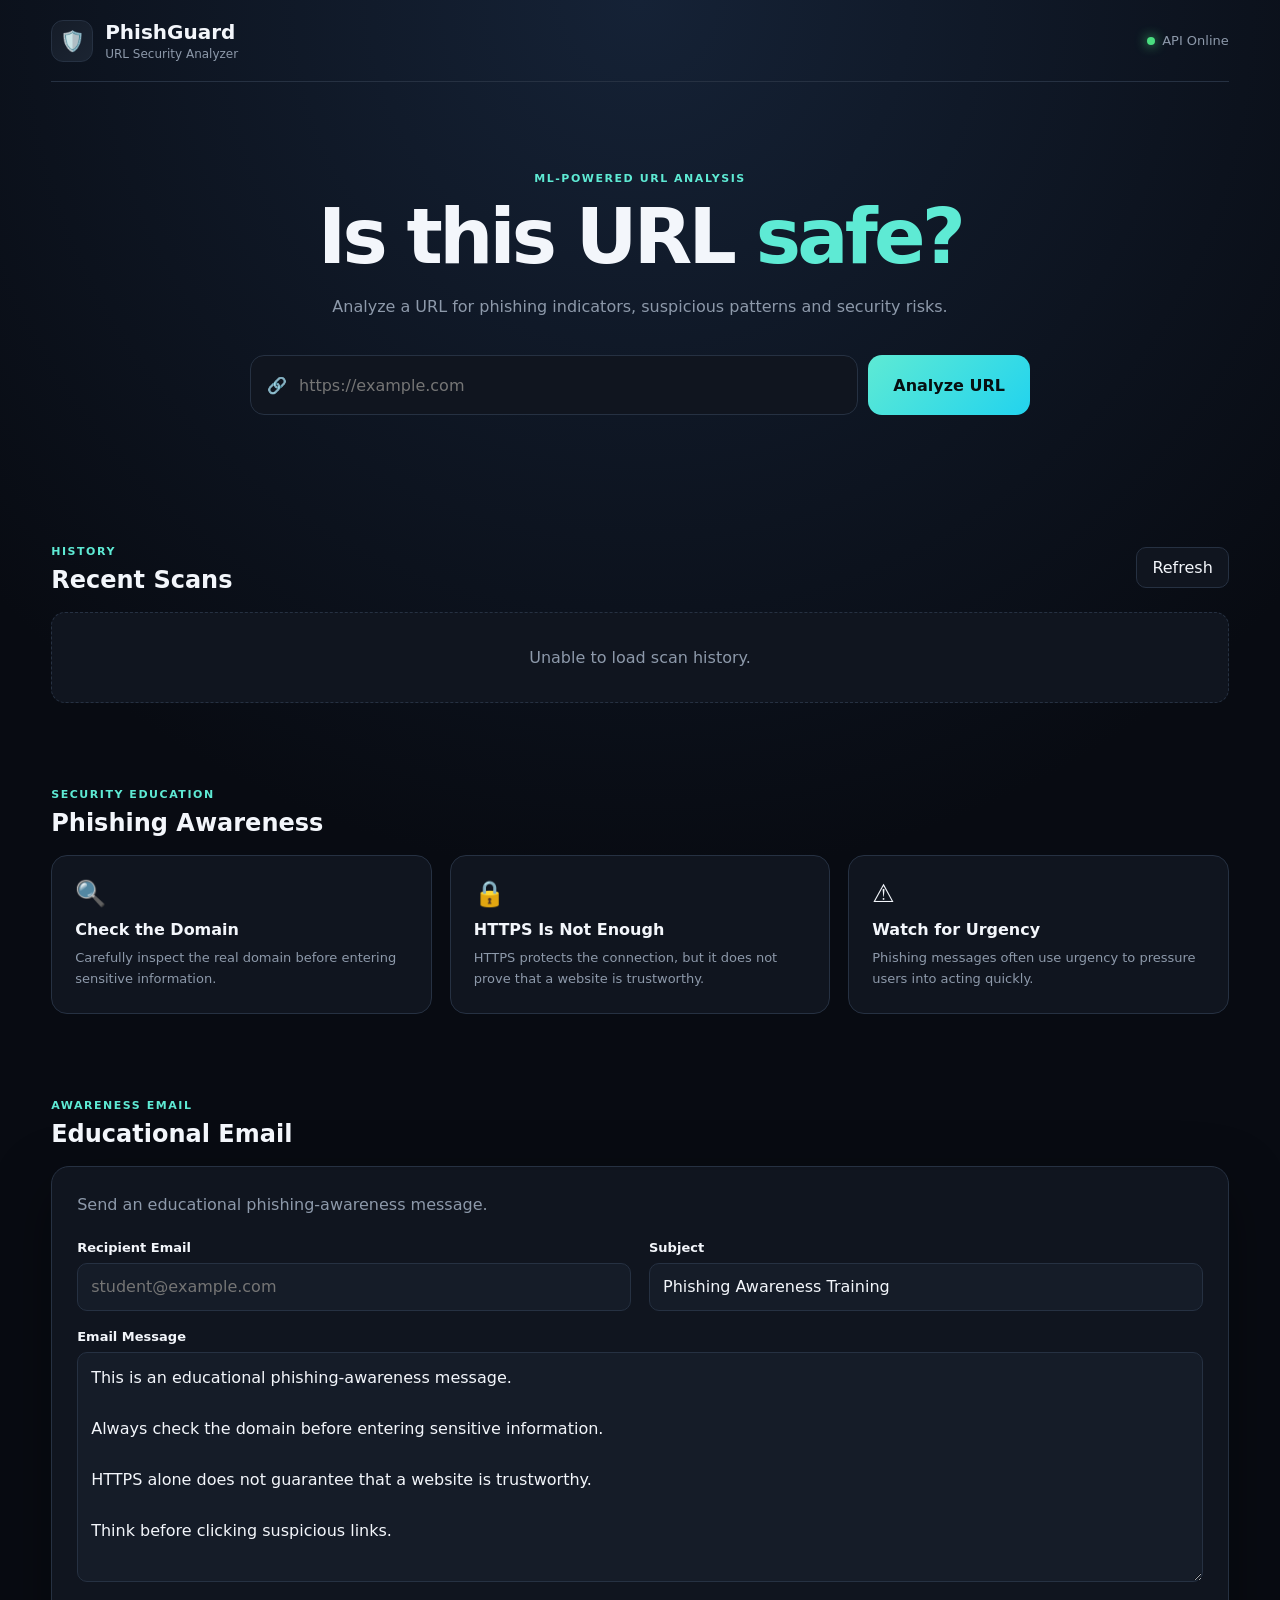
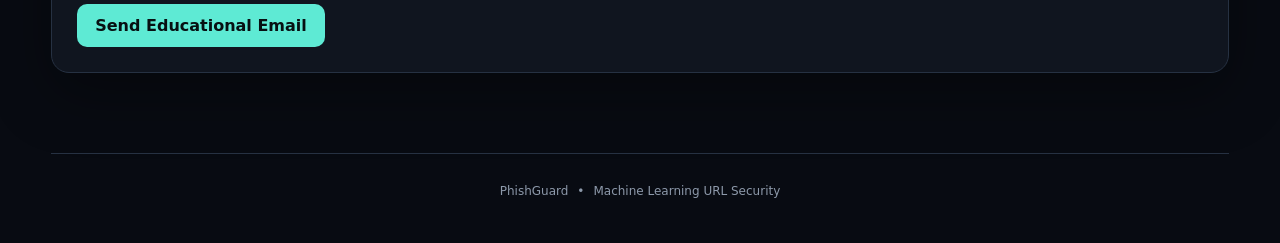
==== frontend/index.html @ abfc9005 "feat: complete phishing analysis and  model" ====
<!DOCTYPE html>
<html lang="en">
<head>
    <meta charset="UTF-8">

    <meta
        name="viewport"
        content="width=device-width, initial-scale=1.0"
    >

    <meta
        name="description"
        content="PhishGuard URL Security Analyzer"
    >

    <title>PhishGuard — URL Security Analyzer</title>

    <link
        rel="stylesheet"
        href="/frontend/style.css"
    >
</head>

<body>

<div class="app-shell">

    <!-- Header -->

    <header class="topbar">

        <div class="brand">

            <div class="brand-icon">
                🛡️
            </div>

            <div>
                <h1>PhishGuard</h1>

                <p>
                    URL Security Analyzer
                </p>
            </div>

        </div>

        <div class="status">
            <span class="status-dot"></span>
            API Online
        </div>

    </header>


    <main>

        <!-- Hero -->

        <section class="hero">

            <div class="hero-badge">
                ML-POWERED URL ANALYSIS
            </div>

            <h2>
                Is this URL
                <span>safe?</span>
            </h2>

            <p>
                Analyze a URL for phishing indicators,
                suspicious patterns and security risks.
            </p>


            <form
                id="analyze-form"
                class="url-form"
            >

                <div class="input-wrapper">

                    <span class="input-icon">
                        🔗
                    </span>

                    <input
                        id="url-input"
                        type="text"
                        placeholder="https://example.com"
                        autocomplete="off"
                        required
                    >

                </div>

                <button
                    id="analyze-button"
                    type="submit"
                >
                    Analyze URL
                </button>

            </form>


            <p
                id="error-message"
                class="error-message"
            ></p>

        </section>


        <!-- Loading -->

        <section
            id="loading"
            class="loading hidden"
        >

            <div class="spinner"></div>

            <p>
                Analyzing URL...
            </p>

            <small>
                Running security checks and ML prediction
            </small>

        </section>


        <!-- Result -->

        <section
            id="result-section"
            class="result-section hidden"
        >

            <div class="result-header">

                <div>

                    <span class="section-label">
                        ANALYSIS RESULT
                    </span>

                    <h3 id="result-url"></h3>

                </div>

                <button
                    id="new-scan-button"
                    class="secondary-button"
                    type="button"
                >
                    New Scan
                </button>

            </div>


            <!-- Main Risk Cards -->

            <div class="result-grid">

                <div
                    id="risk-card"
                    class="risk-card"
                >

                    <span class="card-label">
                        RISK SCORE
                    </span>

                    <div class="risk-score">
                        <span id="risk-score">0</span>
                        <small>/100</small>
                    </div>

                    <div
                        id="risk-level"
                        class="risk-level"
                    >
                        Safe
                    </div>

                    <div
                        id="risk-summary"
                        class="risk-summary"
                    >
                        Waiting for analysis...
                    </div>

                </div>


                <div class="info-card">

                    <span class="card-label">
                        ML PREDICTION
                    </span>

                    <div
                        id="ml-prediction"
                        class="prediction"
                    >
                        legitimate
                    </div>

                    <div class="probability-bar">

                        <div
                            id="probability-fill"
                            class="probability-fill"
                        ></div>

                    </div>

                    <div class="probability-row">

                        <span>
                            Phishing probability
                        </span>

                        <strong id="ml-probability">
                            0%
                        </strong>

                    </div>

                </div>

            </div>


            <!-- Risk Scale -->

            <div class="risk-scale-container">

                <div class="risk-scale">

                    <span>Safe</span>

                    <span>Suspicious</span>

                    <span>High Risk</span>

                </div>

            </div>


            <!-- URL Details -->

            <div class="details-card">

                <div class="card-title">
                    <span>🌐</span>
                    URL Details
                </div>


                <div class="details-grid">

                    <div>
                        <span>Hostname</span>
                        <strong id="hostname">—</strong>
                    </div>

                    <div>
                        <span>Registered Domain</span>
                        <strong id="registered-domain">
                            —
                        </strong>
                    </div>

                    <div>
                        <span>Domain</span>
                        <strong id="domain">
                            —
                        </strong>
                    </div>

                    <div>
                        <span>TLD</span>
                        <strong id="suffix">
                            —
                        </strong>
                    </div>

                    <div>
                        <span>Protocol</span>
                        <strong id="protocol">
                            —
                        </strong>
                    </div>

                    <div>
                        <span>Subdomain</span>
                        <strong id="subdomain">
                            —
                        </strong>
                    </div>

                    <div>
                        <span>Subdomain Levels</span>
                        <strong id="subdomain-levels">
                            0
                        </strong>
                    </div>

                    <div>
                        <span>Path</span>
                        <strong id="path">
                            /
                        </strong>
                    </div>

                    <div>
                        <span>Query Parameters</span>
                        <strong id="query-count">
                            0
                        </strong>
                    </div>

                </div>

            </div>


            <!-- Security Analysis -->

            <div class="reasons-card">

                <div class="card-title">
                    <span>🔍</span>
                    Security Analysis
                </div>


                <div
                    id="reasons-list"
                    class="reasons-list"
                ></div>

            </div>


            <!-- Indicators -->

            <div class="indicators-card">

                <div class="card-title">
                    <span>🚨</span>
                    Detected Indicators
                </div>


                <div
                    id="indicators-list"
                    class="indicators-list"
                ></div>

            </div>


            <!-- Actions -->

            <div class="actions">

                <button
                    id="report-button"
                    class="action-button"
                    type="button"
                >
                    📄 View Report
                </button>

                <button
                    id="pdf-button"
                    class="action-button"
                    type="button"
                >
                    📥 Download PDF
                </button>

            </div>

        </section>


        <!-- History -->

        <section class="history-section">

            <div class="section-heading">

                <div>

                    <span class="section-label">
                        HISTORY
                    </span>

                    <h3>
                        Recent Scans
                    </h3>

                </div>

                <button
                    id="refresh-history"
                    class="secondary-button"
                    type="button"
                >
                    Refresh
                </button>

            </div>


            <div
                id="history-list"
                class="history-list"
            >

                <div class="empty-history">
                    No scans yet.
                </div>

            </div>

        </section>


        <!-- Awareness -->

        <section class="awareness-section">

            <div class="section-heading awareness-heading">

                <div>

                    <span class="section-label">
                        SECURITY EDUCATION
                    </span>

                    <h3>
                        Phishing Awareness
                    </h3>

                </div>

            </div>


            <div class="tips">

                <div class="tip">

                    <div class="tip-icon">
                        🔍
                    </div>

                    <h4>
                        Check the Domain
                    </h4>

                    <p>
                        Carefully inspect the real
                        domain before entering
                        sensitive information.
                    </p>

                </div>


                <div class="tip">

                    <div class="tip-icon">
                        🔒
                    </div>

                    <h4>
                        HTTPS Is Not Enough
                    </h4>

                    <p>
                        HTTPS protects the connection,
                        but it does not prove that
                        a website is trustworthy.
                    </p>

                </div>


                <div class="tip">

                    <div class="tip-icon">
                        ⚠️
                    </div>

                    <h4>
                        Watch for Urgency
                    </h4>

                    <p>
                        Phishing messages often use
                        urgency to pressure users
                        into acting quickly.
                    </p>

                </div>

            </div>

        </section>


        <!-- Educational Email -->

        <section class="email-section">

            <div class="section-heading">

                <div>

                    <span class="section-label">
                        AWARENESS EMAIL
                    </span>

                    <h3>
                        Educational Email
                    </h3>

                </div>

            </div>


            <div class="email-card">

                <p class="email-description">
                    Send an educational
                    phishing-awareness message.
                </p>


                <form id="email-form">

                    <div class="email-grid">

                        <div>

                            <label for="recipient-input">
                                Recipient Email
                            </label>

                            <input
                                id="recipient-input"
                                type="email"
                                placeholder="student@example.com"
                                required
                            >

                        </div>


                        <div>

                            <label for="subject-input">
                                Subject
                            </label>

                            <input
                                id="subject-input"
                                type="text"
                                value="Phishing Awareness Training"
                                required
                            >

                        </div>

                    </div>


                    <label for="body-input">
                        Email Message
                    </label>

                    <textarea
                        id="body-input"
                        rows="8"
                        required
                    >This is an educational phishing-awareness message.

Always check the domain before entering sensitive information.

HTTPS alone does not guarantee that a website is trustworthy.

Think before clicking suspicious links.</textarea>


                    <button
                        type="submit"
                        class="email-button"
                    >
                        Send Educational Email
                    </button>

                </form>


                <div
                    id="email-status"
                    class="email-status hidden"
                ></div>

            </div>

        </section>

    </main>


    <footer>

        <span>PhishGuard</span>

        <span>•</span>

        <span>
            Machine Learning URL Security
        </span>

    </footer>

</div>


<script src="/frontend/app.js"></script>

</body>
</html>
---- frontend/style.css ----
:root {
    --bg: #080b12;
    --surface: #10151f;
    --surface-2: #151c28;
    --surface-3: #1b2432;

    --border: #263142;

    --text: #f3f6fb;
    --muted: #8d99aa;

    --accent: #5eead4;
    --accent-2: #22d3ee;

    --danger: #fb7185;
    --warning: #fbbf24;
    --success: #4ade80;

    --shadow:
        0 20px 60px rgba(0, 0, 0, 0.35);
}


* {
    box-sizing: border-box;
}


html {
    scroll-behavior: smooth;
}


body {
    margin: 0;
    min-height: 100vh;

    background:
        radial-gradient(
            circle at top,
            #152236 0,
            var(--bg) 45%
        );

    color: var(--text);

    font-family:
        Inter,
        ui-sans-serif,
        system-ui,
        -apple-system,
        BlinkMacSystemFont,
        "Segoe UI",
        sans-serif;
}


button,
input,
textarea {
    font: inherit;
}


button {
    cursor: pointer;
}


button:disabled {
    cursor: not-allowed;
    opacity: 0.65;
}


input,
textarea {
    color: var(--text);
}


.hidden {
    display: none !important;
}


.app-shell {
    width: min(1180px, 92%);
    margin: auto;
}


/* =========================
   Header
========================= */


.topbar {
    min-height: 82px;

    display: flex;
    align-items: center;
    justify-content: space-between;

    border-bottom:
        1px solid var(--border);
}


.brand {
    display: flex;
    align-items: center;
    gap: 12px;
}


.brand-icon {
    width: 42px;
    height: 42px;

    display: grid;
    place-items: center;

    border-radius: 12px;

    background:
        linear-gradient(
            135deg,
            var(--surface-2),
            var(--surface-3)
        );

    border:
        1px solid var(--border);

    font-size: 20px;
}


.brand h1 {
    margin: 0;
    font-size: 20px;
}


.brand p {
    margin: 3px 0 0;

    color: var(--muted);

    font-size: 12px;
}


.status {
    display: flex;
    align-items: center;
    gap: 7px;

    color: var(--muted);

    font-size: 13px;
}


.status-dot {
    width: 8px;
    height: 8px;

    border-radius: 50%;

    background: var(--success);

    box-shadow:
        0 0 12px var(--success);
}


/* =========================
   Hero
========================= */


.hero {
    text-align: center;

    padding:
        90px 0
        55px;
}


.hero-badge,
.section-label {
    color: var(--accent);

    font-size: 11px;
    font-weight: 800;

    letter-spacing: 0.14em;
}


.hero h2 {
    margin: 16px 0;

    font-size:
        clamp(42px, 7vw, 76px);

    line-height: 0.95;

    letter-spacing: -0.05em;
}


.hero h2 span {
    color: var(--accent);
}


.hero > p {
    max-width: 620px;

    margin:
        20px auto
        35px;

    color: var(--muted);

    line-height: 1.7;
}


.url-form {
    width: min(780px, 100%);

    margin: auto;

    display: flex;

    gap: 10px;
}


.input-wrapper {
    flex: 1;

    display: flex;
    align-items: center;

    background: var(--surface);

    border:
        1px solid var(--border);

    border-radius: 14px;

    padding: 0 16px;

    transition:
        border-color 0.2s,
        box-shadow 0.2s;
}


.input-wrapper:focus-within {
    border-color: var(--accent);

    box-shadow:
        0 0 0 3px
        rgba(94, 234, 212, 0.08);
}


.input-icon {
    margin-right: 10px;
}


.input-wrapper input {
    width: 100%;
    height: 58px;

    border: 0;
    outline: 0;

    background: transparent;

    color: var(--text);
}


.url-form button {
    border: 0;

    border-radius: 14px;

    padding:
        0 25px;

    background:
        linear-gradient(
            135deg,
            var(--accent),
            var(--accent-2)
        );

    color: #071012;

    font-weight: 800;

    transition:
        transform 0.2s,
        filter 0.2s;
}


.url-form button:hover {
    transform:
        translateY(-1px);

    filter:
        brightness(1.08);
}


.error-message {
    min-height: 20px;

    color: var(--danger);

    margin-top: 15px !important;
}


/* =========================
   Loading
========================= */


.loading {
    text-align: center;

    padding: 45px;

    margin-bottom: 50px;

    background: var(--surface);

    border:
        1px solid var(--border);

    border-radius: 18px;
}


.spinner {
    width: 38px;
    height: 38px;

    margin:
        0 auto
        15px;

    border:
        3px solid var(--border);

    border-top-color:
        var(--accent);

    border-radius: 50%;

    animation:
        spin 0.8s linear infinite;
}


.loading p {
    margin: 0;

    font-weight: 700;
}


.loading small {
    color: var(--muted);
}


@keyframes spin {
    to {
        transform: rotate(360deg);
    }
}


/* =========================
   Shared Cards
========================= */


.risk-card,
.info-card,
.details-card,
.reasons-card,
.indicators-card,
.email-card {
    background: var(--surface);

    border:
        1px solid var(--border);

    border-radius: 18px;

    padding: 25px;

    box-shadow: var(--shadow);
}


.card-label {
    color: var(--muted);

    font-size: 11px;
    font-weight: 800;

    letter-spacing: 0.12em;
}


.card-title {
    display: flex;
    align-items: center;
    gap: 8px;

    font-weight: 800;

    margin-bottom: 20px;
}


/* =========================
   Result
========================= */


.result-section {
    margin-bottom: 80px;
}


.result-header,
.section-heading {
    display: flex;

    justify-content: space-between;

    align-items: center;

    gap: 20px;
}


.result-header {
    margin-bottom: 20px;
}


.result-header h3 {
    margin: 8px 0 0;

    font-size: 20px;

    word-break: break-all;
}


.secondary-button,
.action-button {
    border:
        1px solid var(--border);

    background:
        var(--surface);

    color:
        var(--text);

    border-radius: 10px;

    padding:
        10px 15px;

    transition:
        border-color 0.2s,
        background 0.2s;
}


.secondary-button:hover,
.action-button:hover {
    border-color: var(--accent);

    background:
        var(--surface-2);
}


.result-grid {
    display: grid;

    grid-template-columns:
        1fr 1fr;

    gap: 18px;
}


/* =========================
   Risk
========================= */


.risk-card {
    border-top:
        3px solid var(--success);

    transition:
        border-color 0.3s;
}


.risk-score {
    margin:
        15px 0 4px;

    font-size: 62px;

    font-weight: 900;
}


.risk-score small {
    color: var(--muted);

    font-size: 18px;
}


.risk-level {
    color: var(--success);

    font-weight: 800;
}


.risk-summary {
    margin-top: 18px;

    padding: 13px 15px;

    background:
        var(--surface-2);

    border-radius: 10px;

    color: var(--muted);

    line-height: 1.6;

    font-size: 13px;
}


.risk-safe {
    border-top-color:
        var(--success);
}


.risk-suspicious {
    border-top-color:
        var(--warning);
}


.risk-high {
    border-top-color:
        var(--danger);
}


/* =========================
   ML
========================= */


.prediction {
    margin:
        15px 0;

    font-size: 28px;

    font-weight: 900;

    text-transform: capitalize;
}


.probability-bar {
    height: 8px;

    background:
        var(--border);

    border-radius: 999px;

    overflow: hidden;
}


.probability-fill {
    width: 0;
    height: 100%;

    background:
        linear-gradient(
            90deg,
            var(--warning),
            var(--danger)
        );

    transition:
        width 0.5s ease;
}


.probability-row {
    margin-top: 12px;

    display: flex;

    justify-content:
        space-between;

    color: var(--muted);

    font-size: 13px;
}


.probability-row strong {
    color: var(--text);
}


/* =========================
   Risk Scale
========================= */


.risk-scale-container {
    margin-top: 10px;
}


.risk-scale {
    display: flex;

    justify-content:
        space-between;

    color: var(--muted);

    font-size: 12px;
}


/* =========================
   Details
========================= */


.details-card,
.reasons-card,
.indicators-card {
    margin-top: 18px;
}


.details-grid {
    display: grid;

    grid-template-columns:
        repeat(3, 1fr);

    gap: 20px;
}


.details-grid div {
    min-width: 0;
}


.details-grid span {
    display: block;

    margin-bottom: 7px;

    color: var(--muted);

    font-size: 12px;
}


.details-grid strong {
    display: block;

    overflow-wrap:
        anywhere;
}


/* =========================
   Reasons
========================= */


.reasons-list {
    display: grid;

    gap: 9px;
}


.reason-item {
    padding:
        13px 15px;

    background:
        var(--surface-2);

    border-radius: 10px;

    border-left:
        3px solid var(--warning);

    color:
        #dce3ed;

    line-height: 1.5;
}


.reason-item.safe {
    border-left-color:
        var(--success);
}


/* =========================
   Indicators
========================= */


.indicators-list {
    display: grid;

    gap: 10px;
}


.indicator-item {
    display: flex;

    align-items: center;

    gap: 12px;

    padding:
        13px 15px;

    background:
        var(--surface-2);

    border-radius: 10px;

    border-left:
        3px solid var(--warning);
}


.indicator-score {
    min-width: 52px;

    color: var(--muted);

    font-size: 12px;

    text-align: center;
}


.severity-badge {
    min-width: 70px;

    padding:
        5px 10px;

    border-radius: 999px;

    font-size: 10px;

    font-weight: 900;

    text-align: center;

    color: #071012;
}


.severity-high {
    background:
        var(--danger);
}


.severity-medium {
    background:
        var(--warning);
}


.severity-low {
    background:
        var(--success);
}


.indicator-reason {
    flex: 1;

    line-height: 1.5;

    overflow-wrap:
        anywhere;
}


/* =========================
   Actions
========================= */


.actions {
    display: flex;

    gap: 10px;

    margin-top: 18px;
}


.action-button {
    flex: 1;
}


/* =========================
   History
========================= */


.history-section {
    margin-bottom: 80px;
}


.section-heading h3 {
    margin:
        7px 0 0;

    font-size: 24px;
}


.history-list {
    margin-top: 18px;

    display: grid;

    gap: 10px;
}


.history-item {
    padding:
        16px 18px;

    background:
        var(--surface);

    border:
        1px solid var(--border);

    border-radius: 13px;

    display: grid;

    grid-template-columns:
        1fr auto auto;

    align-items: center;

    gap: 20px;
}


.history-url {
    overflow: hidden;

    text-overflow: ellipsis;

    white-space: nowrap;
}


.history-domain {
    color: var(--muted);

    font-size: 12px;
}


.history-risk {
    font-weight: 800;
}


.history-open {
    border:
        1px solid var(--border);

    background:
        transparent;

    color:
        var(--text);

    border-radius: 8px;

    padding:
        7px 11px;
}


.history-open:hover {
    border-color:
        var(--accent);
}


.empty-history {
    padding: 35px;

    text-align: center;

    color: var(--muted);

    background:
        var(--surface);

    border:
        1px dashed var(--border);

    border-radius: 14px;
}


/* =========================
   Awareness
========================= */


.awareness-section {
    margin-bottom: 80px;
}


.awareness-heading {
    margin-bottom: 18px;
}


.tips {
    display: grid;

    grid-template-columns:
        repeat(3, 1fr);

    gap: 18px;
}


.tip {
    padding: 23px;

    background:
        var(--surface);

    border:
        1px solid var(--border);

    border-radius: 16px;
}


.tip-icon {
    font-size: 25px;

    margin-bottom: 12px;
}


.tip h4 {
    margin:
        0 0 9px;

    font-size: 16px;
}


.tip p {
    margin: 0;

    color: var(--muted);

    line-height: 1.6;

    font-size: 13px;
}


/* =========================
   Email
========================= */


.email-section {
    margin-bottom: 80px;
}


.email-card {
    margin-top: 18px;
}


.email-description {
    margin:
        0 0 22px;

    color: var(--muted);

    line-height: 1.6;
}


.email-grid {
    display: grid;

    grid-template-columns:
        1fr 1fr;

    gap: 18px;
}


.email-card label {
    display: block;

    margin-bottom: 8px;

    font-size: 13px;

    font-weight: 700;
}


.email-card input,
.email-card textarea {
    width: 100%;

    border:
        1px solid var(--border);

    border-radius: 10px;

    background:
        var(--surface-2);

    color:
        var(--text);

    outline: 0;

    padding:
        12px 13px;

    margin-bottom: 18px;
}


.email-card input {
    height: 48px;
}


.email-card textarea {
    resize: vertical;

    line-height: 1.6;
}


.email-card input:focus,
.email-card textarea:focus {
    border-color:
        var(--accent);
}


.email-button {
    border: 0;

    border-radius: 10px;

    padding:
        12px 18px;

    background:
        var(--accent);

    color:
        #071012;

    font-weight: 800;
}


.email-status {
    margin-top: 15px;

    padding:
        12px 14px;

    border-radius: 9px;

    background:
        rgba(74, 222, 128, 0.12);

    color:
        var(--success);

    border:
        1px solid
        rgba(74, 222, 128, 0.25);
}


.email-status.email-error {
    background:
        rgba(251, 113, 133, 0.12);

    color:
        var(--danger);

    border-color:
        rgba(251, 113, 133, 0.25);
}


/* =========================
   Footer
========================= */


footer {
    padding:
        30px 0 45px;

    border-top:
        1px solid var(--border);

    color:
        var(--muted);

    font-size: 12px;

    text-align: center;

    display: flex;

    justify-content: center;

    gap: 9px;
}


/* =========================
   Responsive
========================= */


@media (max-width: 850px) {

    .details-grid {
        grid-template-columns:
            repeat(2, 1fr);
    }

    .tips {
        grid-template-columns:
            1fr;
    }

}


@media (max-width: 760px) {

    .topbar {
        min-height: 70px;
    }


    .status {
        display: none;
    }


    .hero {
        padding:
            60px 0 40px;
    }


    .url-form {
        flex-direction:
            column;
    }


    .url-form button {
        height: 54px;
    }


    .result-grid {
        grid-template-columns:
            1fr;
    }


    .history-item {
        grid-template-columns:
            1fr auto;
    }


    .history-risk {
        grid-column: 1;
    }


    .history-open {
        grid-column: 2;

        grid-row:
            1 / span 2;
    }


    .email-grid {
        grid-template-columns:
            1fr;
    }

}


@media (max-width: 600px) {

    .hero h2 {
        font-size: 46px;
    }


    .details-grid {
        grid-template-columns:
            1fr;
    }


    .actions {
        flex-direction:
            column;
    }


    .indicator-item {
        align-items:
            flex-start;

        flex-wrap:
            wrap;
    }


    .indicator-reason {
        flex-basis:
            100%;
    }


    footer {
        flex-wrap:
            wrap;
    }

}
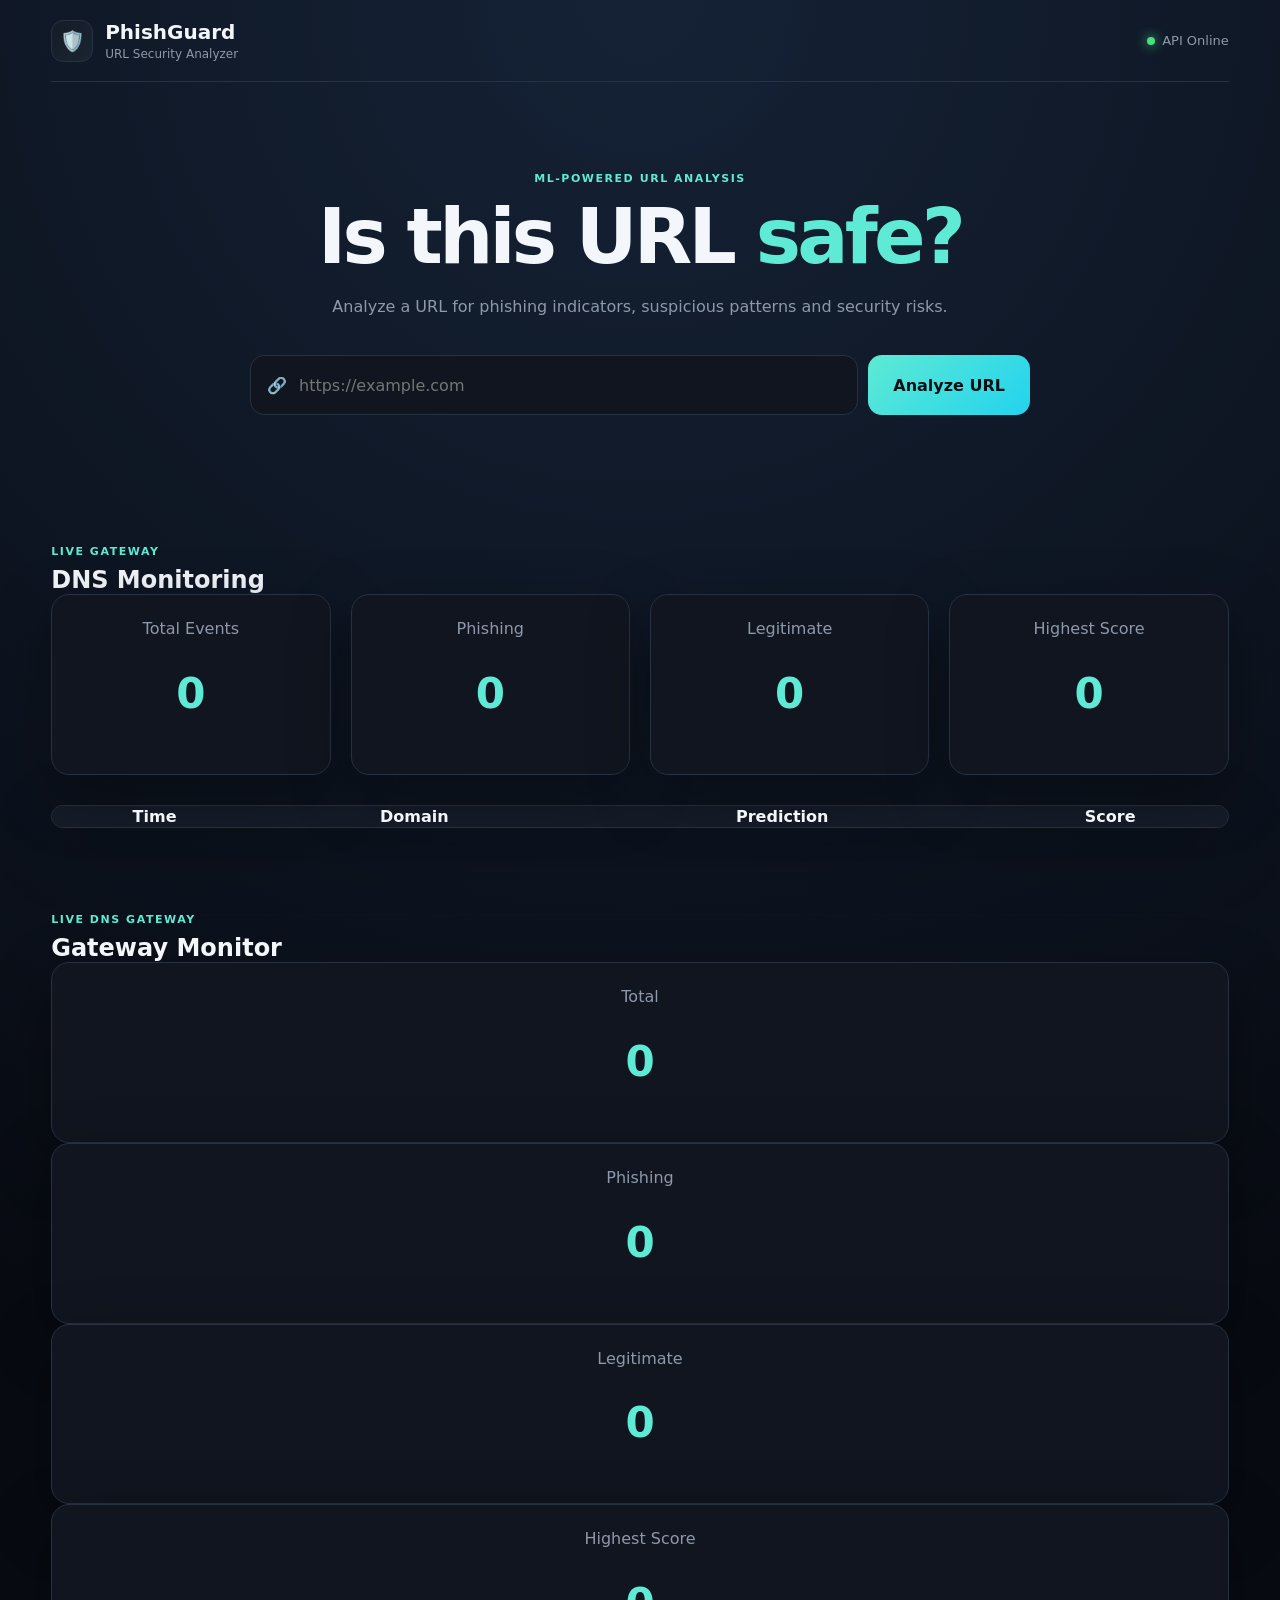
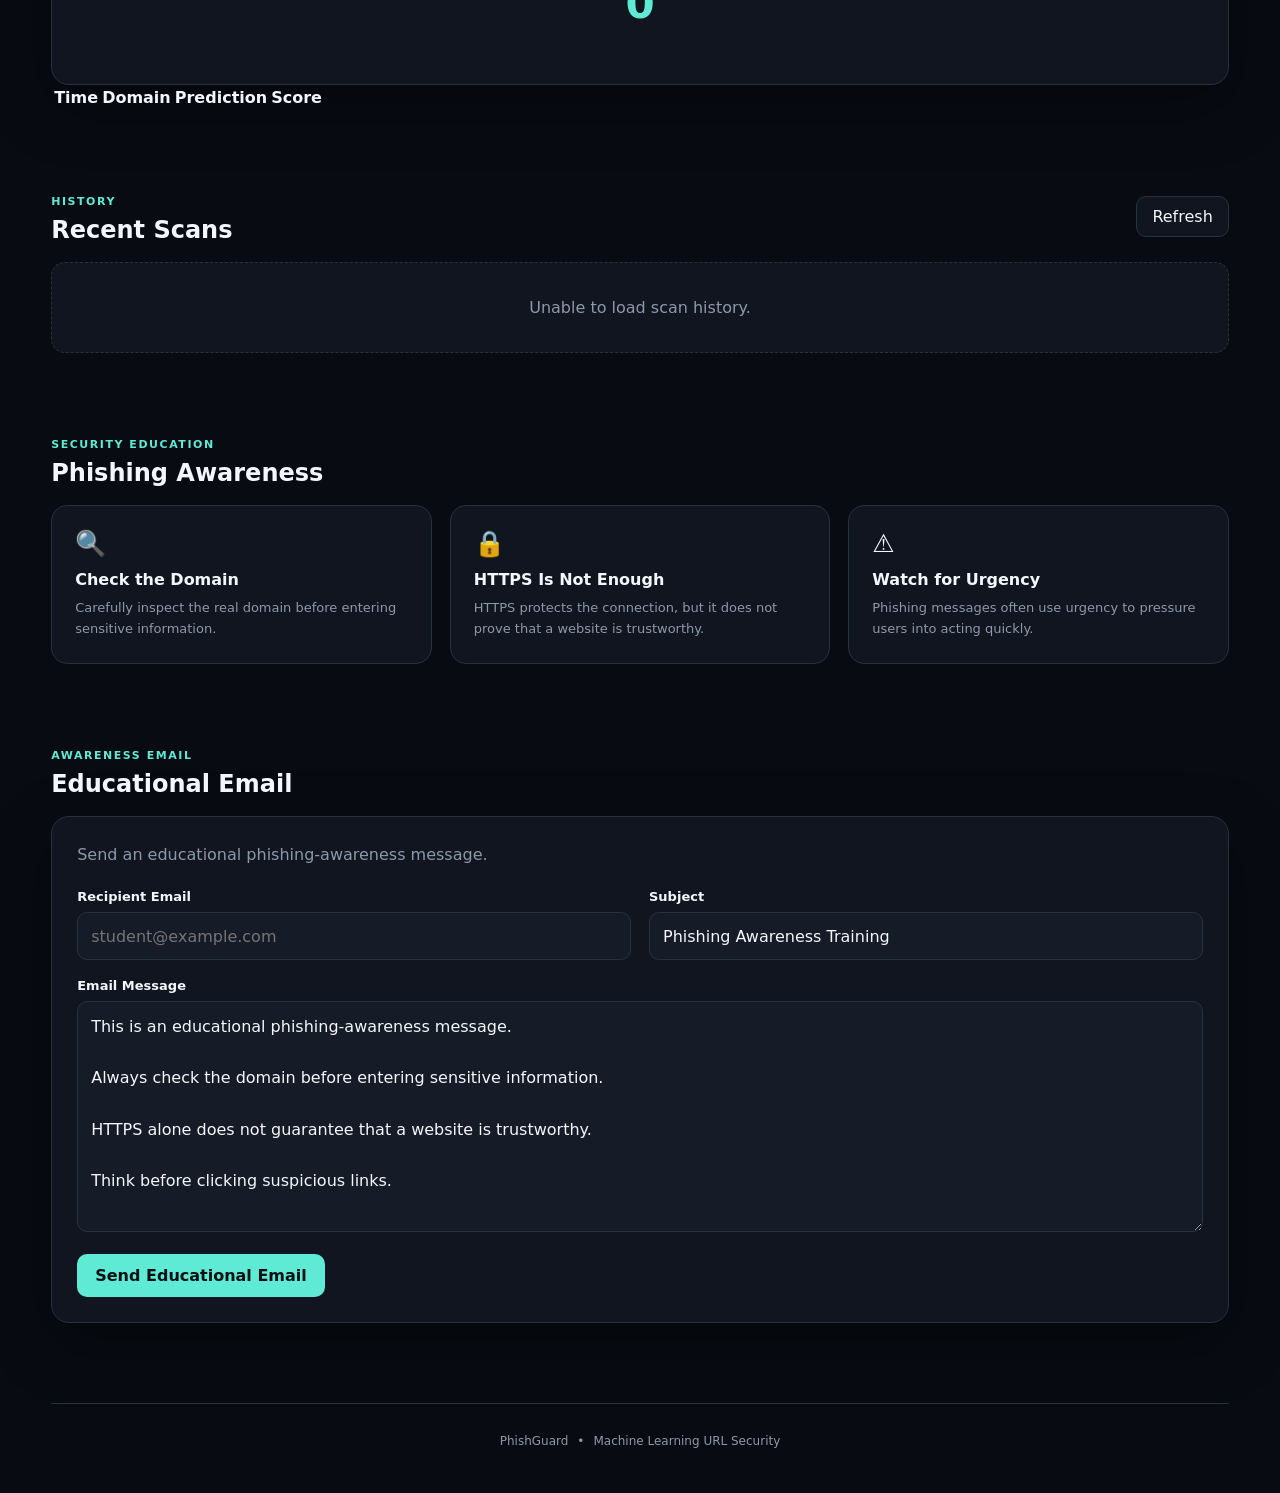
==== commit 47e14072: "feat: add gateway DNS monitoring and security analysis" ====
--- a/frontend/index.html
+++ b/frontend/index.html
@@ -173,8 +173,12 @@
                 >
 
                     <span class="card-label">
-                        RISK SCORE
+                        RULE-BASED RISK SCORE
                     </span>
+
+                    <p class="risk-note">
+                        Calculated from explainable rule-based indicators.
+                    </p>
 
                     <div class="risk-score">
                         <span id="risk-score">0</span>
@@ -201,7 +205,7 @@
                 <div class="info-card">
 
                     <span class="card-label">
-                        ML PREDICTION
+                        MACHINE LEARNING ASSESSMENT
                     </span>
 
                     <div
@@ -225,6 +229,10 @@
                         <span>
                             Phishing probability
                         </span>
+
+                        <p class="ml-note">
+                            Independent machine-learning assessment.
+                        </p>
 
                         <strong id="ml-probability">
                             0%
@@ -392,6 +400,160 @@
 
         </section>
 
+<!-- ========================= -->
+<!-- Gateway Dashboard -->
+<!-- ========================= -->
+
+<section class="gateway-section">
+
+    <div class="section-heading">
+
+        <div>
+
+            <span class="section-label">
+                LIVE GATEWAY
+            </span>
+
+            <h3>
+                DNS Monitoring
+            </h3>
+
+        </div>
+
+    </div>
+
+
+    <div class="gateway-stats">
+
+        <div class="gateway-card">
+
+            <span>Total Events</span>
+
+            <h2 id="gateway-total">0</h2>
+
+        </div>
+
+        <div class="gateway-card">
+
+            <span>Phishing</span>
+
+            <h2 id="gateway-phishing">0</h2>
+
+        </div>
+
+        <div class="gateway-card">
+
+            <span>Legitimate</span>
+
+            <h2 id="gateway-legitimate">0</h2>
+
+        </div>
+
+        <div class="gateway-card">
+
+            <span>Highest Score</span>
+
+            <h2 id="gateway-score">0</h2>
+
+        </div>
+
+    </div>
+
+
+    <div class="gateway-events">
+
+        <table>
+
+            <thead>
+
+            <tr>
+
+                <th>Time</th>
+
+                <th>Domain</th>
+
+                <th>Prediction</th>
+
+                <th>Score</th>
+
+            </tr>
+
+            </thead>
+
+            <tbody id="gateway-events-body">
+
+            </tbody>
+
+        </table>
+
+    </div>
+
+</section>
+
+
+<section class="gateway-section">
+
+    <div class="section-heading">
+        <div>
+            <span class="section-label">
+                LIVE DNS GATEWAY
+            </span>
+
+            <h3>
+                Gateway Monitor
+            </h3>
+        </div>
+    </div>
+
+    <div class="gateway-cards">
+
+        <div class="gateway-card">
+            <span>Total</span>
+            <h2 id="gateway-total">0</h2>
+        </div>
+
+        <div class="gateway-card">
+            <span>Phishing</span>
+            <h2 id="gateway-phishing">0</h2>
+        </div>
+
+        <div class="gateway-card">
+            <span>Legitimate</span>
+            <h2 id="gateway-legitimate">0</h2>
+        </div>
+
+        <div class="gateway-card">
+            <span>Highest Score</span>
+            <h2 id="gateway-score">0</h2>
+        </div>
+
+    </div>
+
+    <table class="gateway-table">
+
+        <thead>
+
+            <tr>
+
+                <th>Time</th>
+
+                <th>Domain</th>
+
+                <th>Prediction</th>
+
+                <th>Score</th>
+
+            </tr>
+
+        </thead>
+
+        <tbody id="gateway-events-body">
+
+        </tbody>
+
+    </table>
+
+</section>
 
         <!-- History -->
 
--- a/frontend/style.css
+++ b/frontend/style.css
@@ -1329,4 +1329,108 @@
             wrap;
     }
 
+}
+
+.risk-note {
+    margin-top: 12px;
+    color: var(--muted);
+    font-size: 12px;
+    line-height: 1.5;
+}
+
+.ml-note {
+    margin-top: 12px;
+    color: var(--muted);
+    font-size: 12px;
+    line-height: 1.5;
+}
+
+.gateway-section{
+    margin-bottom:80px;
+}
+
+@media (max-width:900px){
+
+    .gateway-stats{
+        grid-template-columns:repeat(2,1fr);
+    }
+
+}
+
+@media (max-width:600px){
+
+    .gateway-stats{
+        grid-template-columns:1fr;
+    }
+
+}
+
+.gateway-card{
+    background: var(--surface);
+    border: 1px solid var(--border);
+    border-radius:18px;
+    padding:24px;
+    text-align:center;
+    box-shadow:var(--shadow);
+}
+
+.gateway-card h2{
+    color:var(--accent);
+    font-size:42px;
+    line-height:1;
+    font-weight:900;
+}
+
+.gateway-card span{
+    color:var(--muted);
+}
+
+.gateway-events table{
+    width:100%;
+    border-collapse:collapse;
+}
+
+.gateway-events thead{
+    background:var(--surface-2);
+}
+
+.gateway-events th{
+    color:var(--text);
+    font-weight:700;
+}
+
+.gateway-events td{
+    color:var(--muted);
+    border-bottom:1px solid var(--border);
+}
+
+.gateway-events tbody tr:hover{
+    background:var(--surface-2);
+}
+
+.gateway-stats{
+    display:grid;
+    grid-template-columns:repeat(4,1fr);
+    gap:20px;
+    margin-bottom:30px;
+}
+
+.gateway-events{
+    background:var(--surface);
+    border:1px solid var(--border);
+    border-radius:18px;
+    overflow:hidden;
+    box-shadow:var(--shadow);
+}
+
+.gateway-events tbody tr{
+    transition:background .2s;
+}
+
+.gateway-events tbody tr:hover{
+    background:rgba(94,234,212,.05);
+}
+
+.gateway-events{
+    overflow-x:auto;
 }
